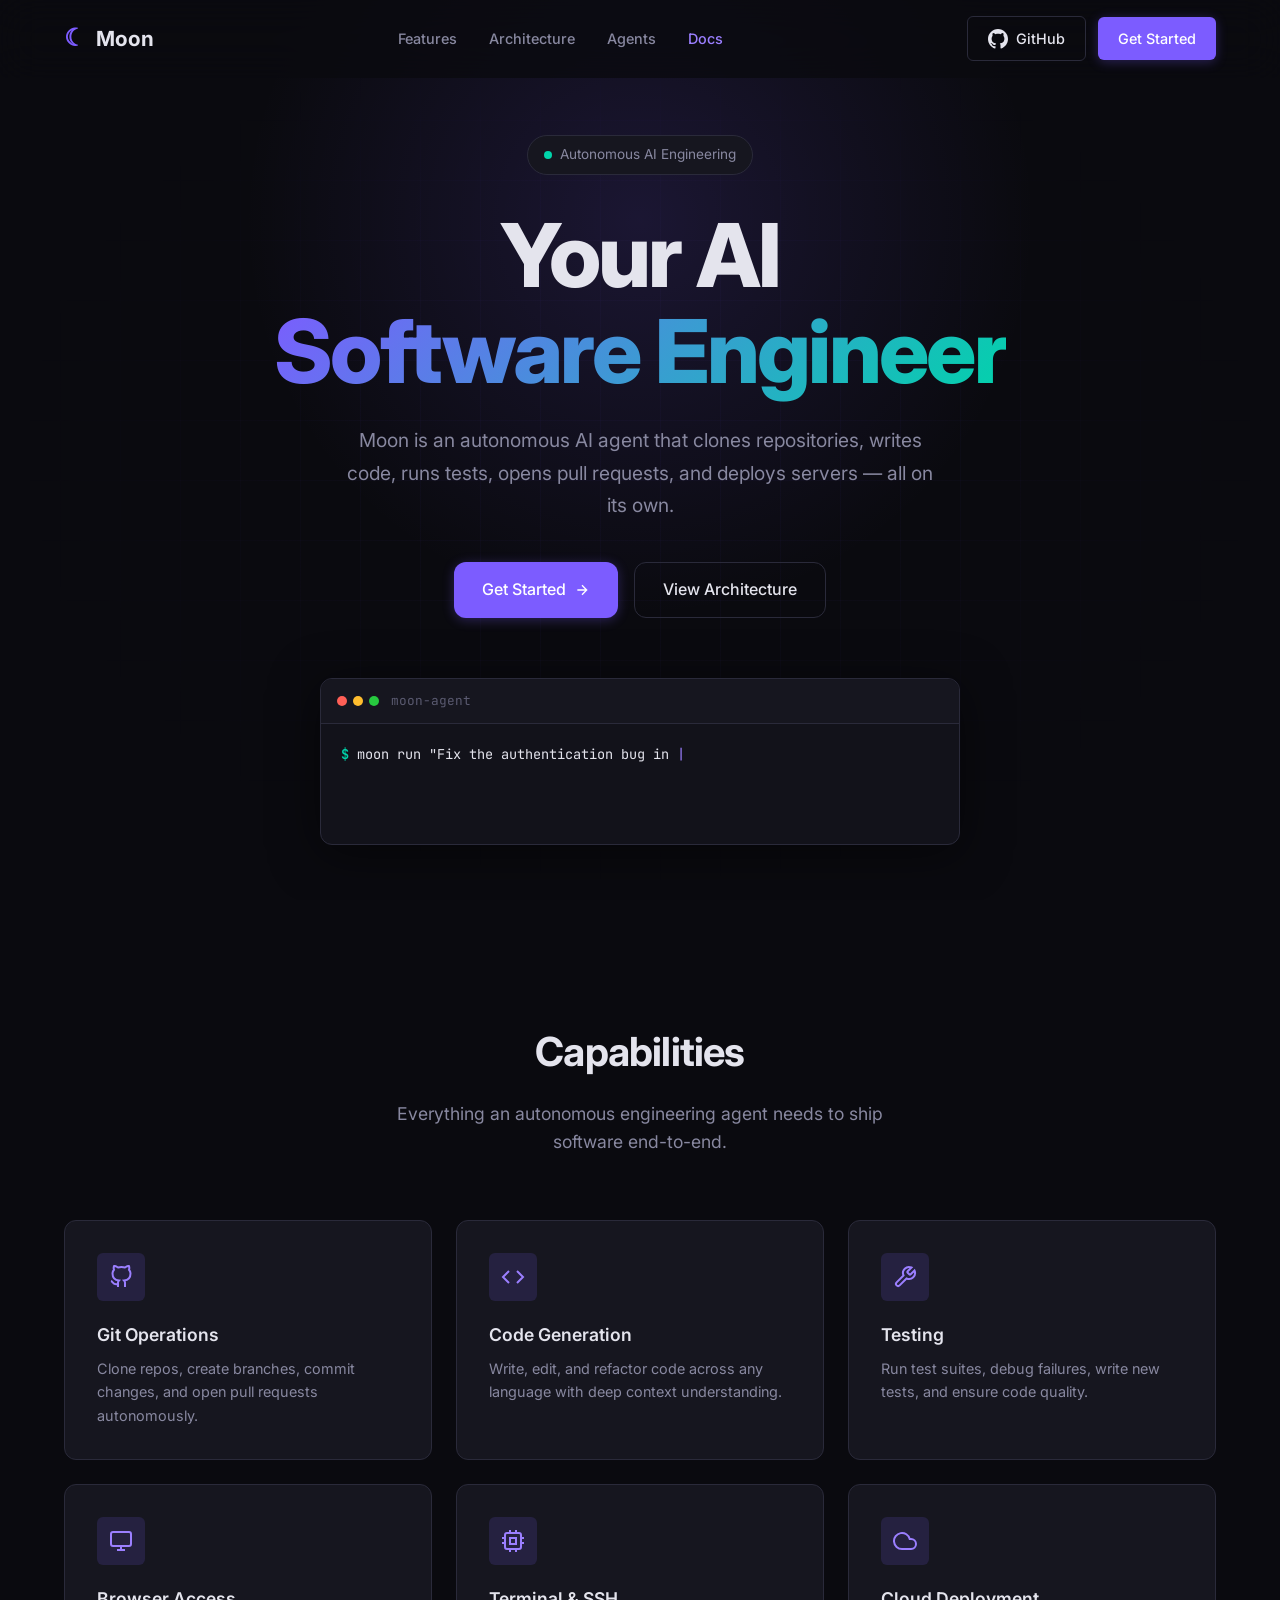
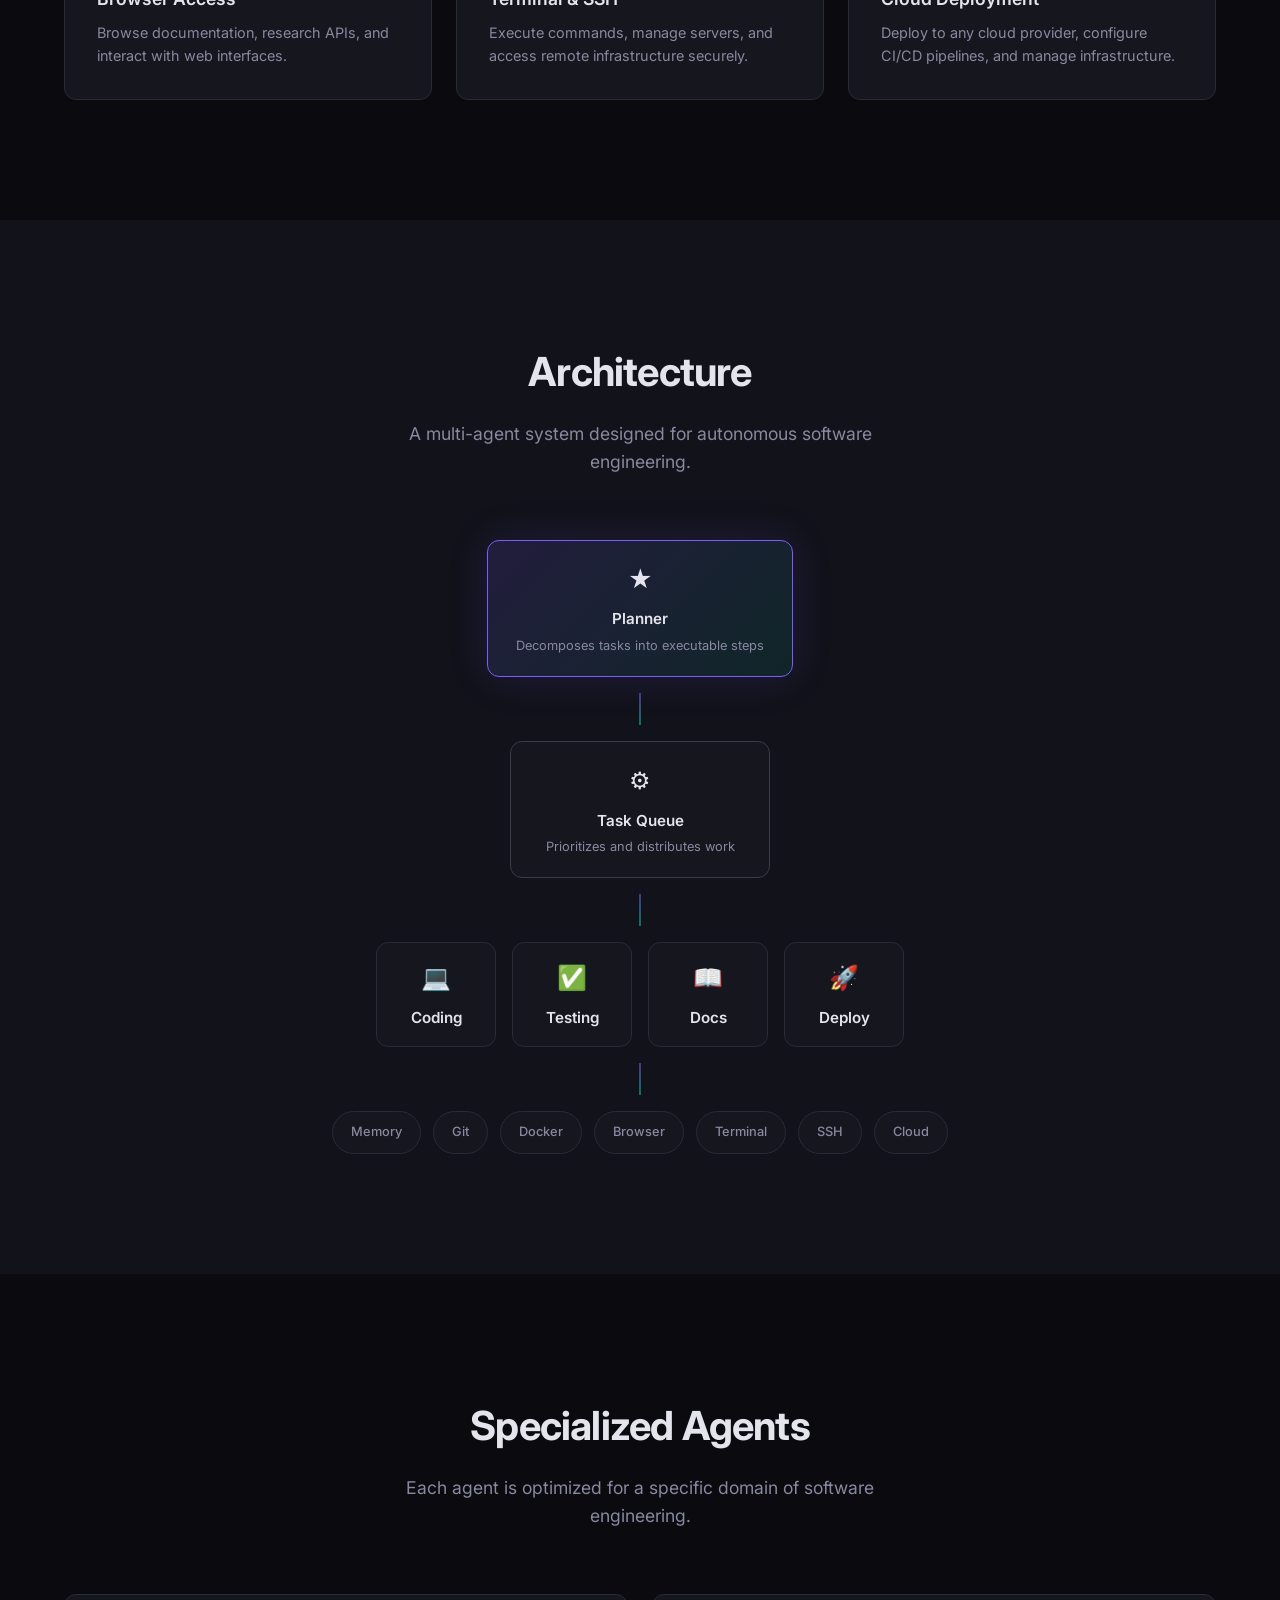
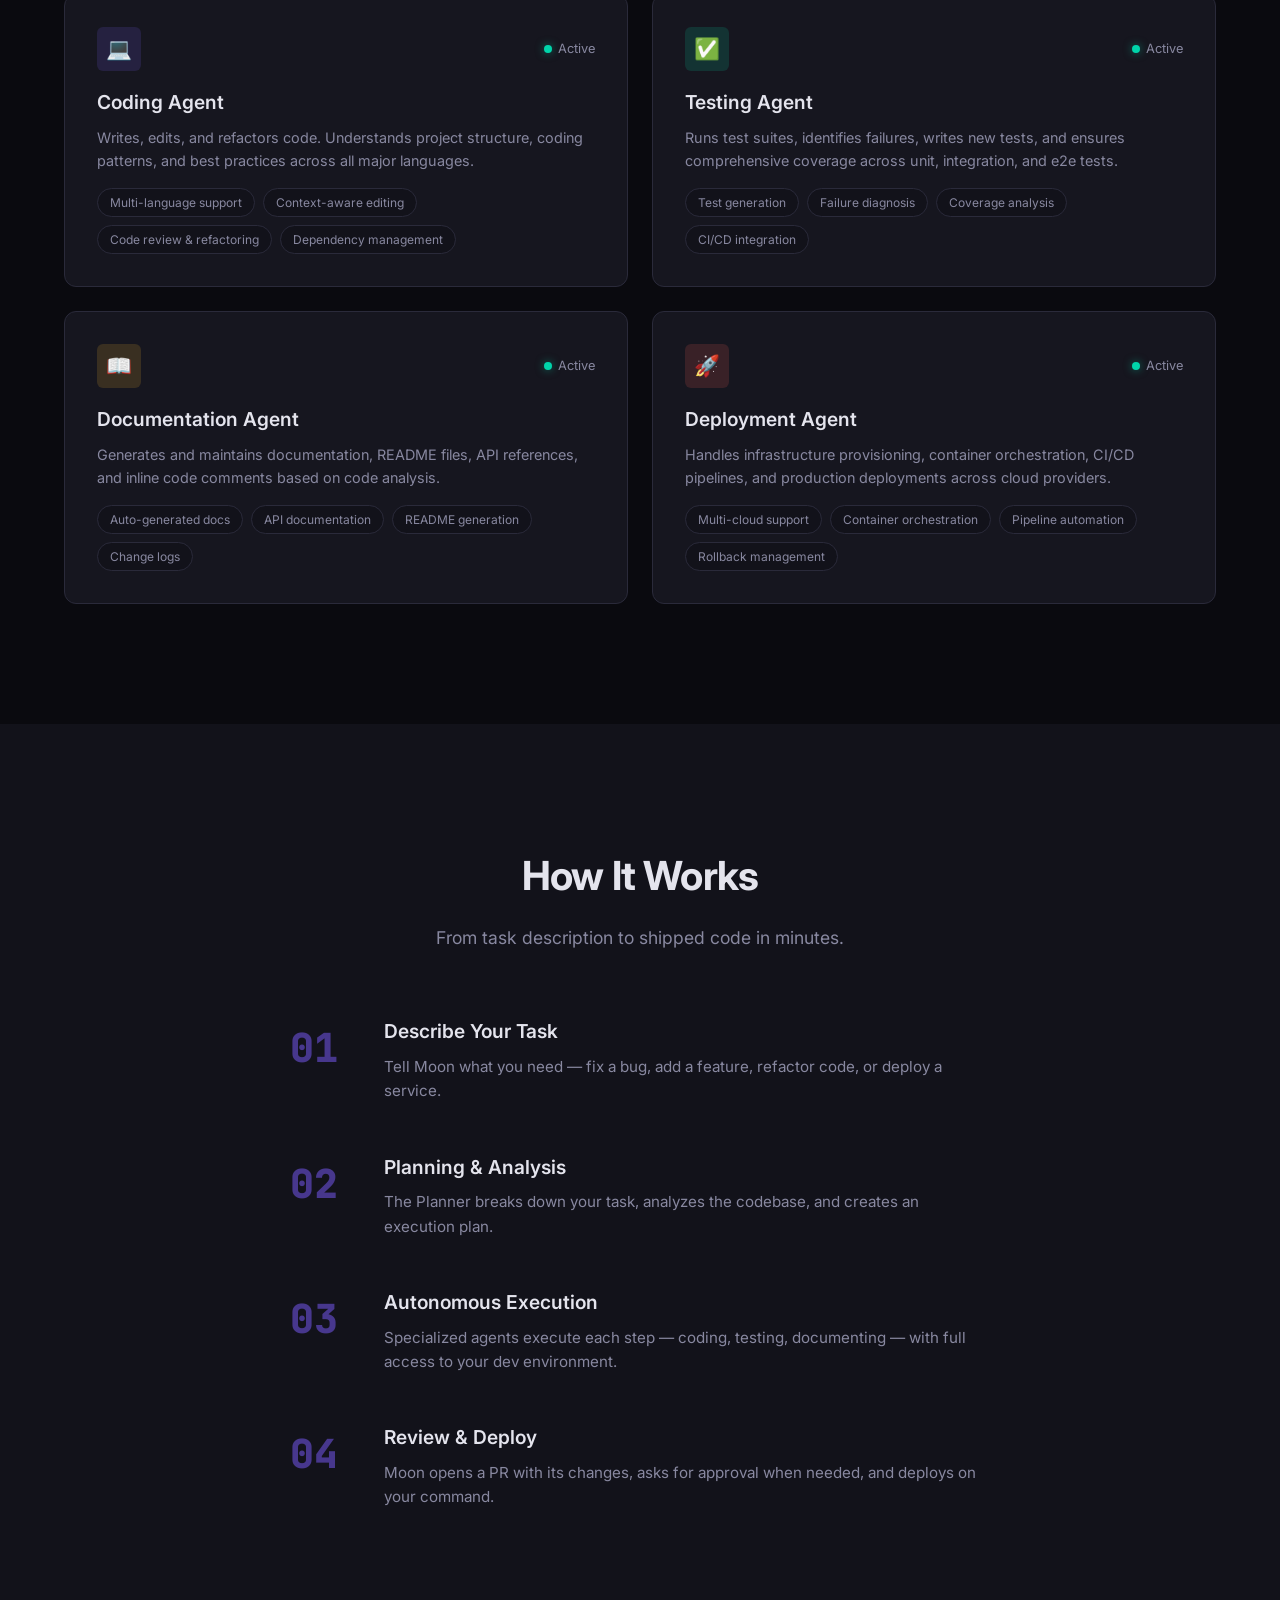
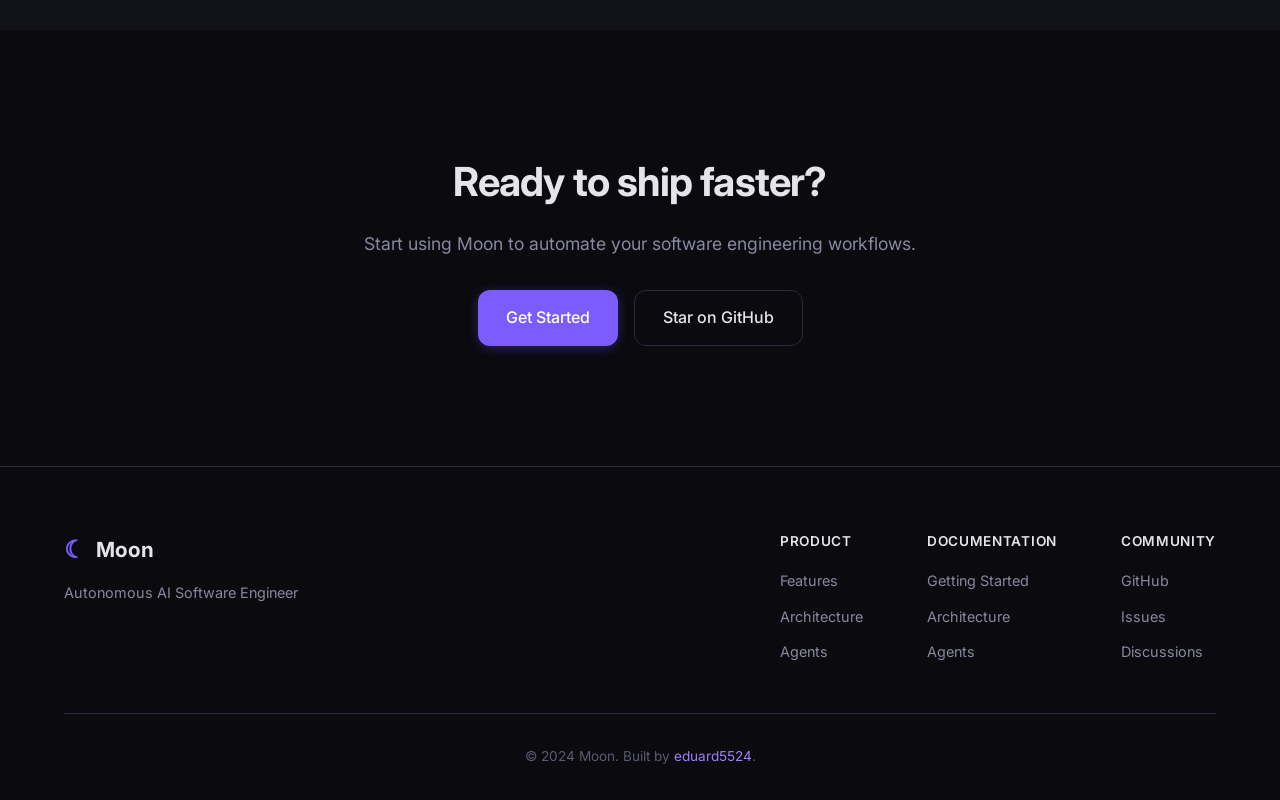
==== index.html @ 02383f9b "feat: add landing page and documentation site - Modern dark-themed landing page with hero, features," ====
<!DOCTYPE html>
<html lang="en">
<head>
    <meta charset="UTF-8">
    <meta name="viewport" content="width=device-width, initial-scale=1.0">
    <title>Moon - Autonomous AI Software Engineer</title>
    <link rel="stylesheet" href="css/style.css">
    <link rel="preconnect" href="https://fonts.googleapis.com">
    <link rel="preconnect" href="https://fonts.gstatic.com" crossorigin>
    <link href="https://fonts.googleapis.com/css2?family=Inter:wght@300;400;500;600;700;800;900&family=JetBrains+Mono:wght@400;500;600&display=swap" rel="stylesheet">
</head>
<body>
    <!-- Navigation -->
    <nav class="navbar">
        <div class="nav-container">
            <a href="/" class="nav-logo">
                <span class="logo-icon">&#9790;</span>
                <span class="logo-text">Moon</span>
            </a>
            <ul class="nav-links">
                <li><a href="#features">Features</a></li>
                <li><a href="#architecture">Architecture</a></li>
                <li><a href="#agents">Agents</a></li>
                <li><a href="docs/index.html" class="nav-docs-link">Docs</a></li>
            </ul>
            <div class="nav-actions">
                <a href="https://github.com/eduard5524/moon" class="btn btn-ghost" target="_blank">
                    <svg width="20" height="20" viewBox="0 0 24 24" fill="currentColor"><path d="M12 0c-6.626 0-12 5.373-12 12 0 5.302 3.438 9.8 8.207 11.387.599.111.793-.261.793-.577v-2.234c-3.338.726-4.033-1.416-4.033-1.416-.546-1.387-1.333-1.756-1.333-1.756-1.089-.745.083-.729.083-.729 1.205.084 1.839 1.237 1.839 1.237 1.07 1.834 2.807 1.304 3.492.997.107-.775.418-1.305.762-1.604-2.665-.305-5.467-1.334-5.467-5.931 0-1.311.469-2.381 1.236-3.221-.124-.303-.535-1.524.117-3.176 0 0 1.008-.322 3.301 1.23.957-.266 1.983-.399 3.003-.404 1.02.005 2.047.138 3.006.404 2.291-1.552 3.297-1.23 3.297-1.23.653 1.653.242 2.874.118 3.176.77.84 1.235 1.911 1.235 3.221 0 4.609-2.807 5.624-5.479 5.921.43.372.823 1.102.823 2.222v3.293c0 .319.192.694.801.576 4.765-1.589 8.199-6.086 8.199-11.386 0-6.627-5.373-12-12-12z"/></svg>
                    GitHub
                </a>
                <a href="docs/getting-started.html" class="btn btn-primary">Get Started</a>
            </div>
            <button class="mobile-menu-btn" aria-label="Toggle menu">
                <span></span><span></span><span></span>
            </button>
        </div>
    </nav>

    <!-- Hero Section -->
    <section class="hero">
        <div class="hero-bg">
            <div class="hero-glow"></div>
            <div class="hero-grid"></div>
        </div>
        <div class="container hero-content">
            <div class="hero-badge">
                <span class="badge-dot"></span>
                Autonomous AI Engineering
            </div>
            <h1 class="hero-title">
                Your AI<br>
                <span class="gradient-text">Software Engineer</span>
            </h1>
            <p class="hero-subtitle">
                Moon is an autonomous AI agent that clones repositories, writes code, 
                runs tests, opens pull requests, and deploys servers — all on its own.
            </p>
            <div class="hero-actions">
                <a href="docs/getting-started.html" class="btn btn-primary btn-lg">
                    Get Started
                    <svg width="16" height="16" viewBox="0 0 24 24" fill="none" stroke="currentColor" stroke-width="2"><path d="M5 12h14M12 5l7 7-7 7"/></svg>
                </a>
                <a href="#architecture" class="btn btn-ghost btn-lg">
                    View Architecture
                </a>
            </div>
            <div class="hero-terminal">
                <div class="terminal-header">
                    <div class="terminal-dots">
                        <span></span><span></span><span></span>
                    </div>
                    <span class="terminal-title">moon-agent</span>
                </div>
                <div class="terminal-body">
                    <div class="terminal-line">
                        <span class="terminal-prompt">$</span>
                        <span class="terminal-command" id="typed-text"></span>
                        <span class="terminal-cursor">|</span>
                    </div>
                    <div class="terminal-output" id="terminal-output"></div>
                </div>
            </div>
        </div>
    </section>

    <!-- Features Section -->
    <section id="features" class="features">
        <div class="container">
            <div class="section-header">
                <h2 class="section-title">Capabilities</h2>
                <p class="section-subtitle">Everything an autonomous engineering agent needs to ship software end-to-end.</p>
            </div>
            <div class="features-grid">
                <div class="feature-card">
                    <div class="feature-icon">
                        <svg width="24" height="24" viewBox="0 0 24 24" fill="none" stroke="currentColor" stroke-width="2"><path d="M9 19c-5 1.5-5-2.5-7-3m14 6v-3.87a3.37 3.37 0 0 0-.94-2.61c3.14-.35 6.44-1.54 6.44-7A5.44 5.44 0 0 0 20 4.77 5.07 5.07 0 0 0 19.91 1S18.73.65 16 2.48a13.38 13.38 0 0 0-7 0C6.27.65 5.09 1 5.09 1A5.07 5.07 0 0 0 5 4.77a5.44 5.44 0 0 0-1.5 3.78c0 5.42 3.3 6.61 6.44 7A3.37 3.37 0 0 0 9 18.13V22"/></svg>
                    </div>
                    <h3>Git Operations</h3>
                    <p>Clone repos, create branches, commit changes, and open pull requests autonomously.</p>
                </div>
                <div class="feature-card">
                    <div class="feature-icon">
                        <svg width="24" height="24" viewBox="0 0 24 24" fill="none" stroke="currentColor" stroke-width="2"><polyline points="16 18 22 12 16 6"/><polyline points="8 6 2 12 8 18"/></svg>
                    </div>
                    <h3>Code Generation</h3>
                    <p>Write, edit, and refactor code across any language with deep context understanding.</p>
                </div>
                <div class="feature-card">
                    <div class="feature-icon">
                        <svg width="24" height="24" viewBox="0 0 24 24" fill="none" stroke="currentColor" stroke-width="2"><path d="M14.7 6.3a1 1 0 0 0 0 1.4l1.6 1.6a1 1 0 0 0 1.4 0l3.77-3.77a6 6 0 0 1-7.94 7.94l-6.91 6.91a2.12 2.12 0 0 1-3-3l6.91-6.91a6 6 0 0 1 7.94-7.94l-3.76 3.76z"/></svg>
                    </div>
                    <h3>Testing</h3>
                    <p>Run test suites, debug failures, write new tests, and ensure code quality.</p>
                </div>
                <div class="feature-card">
                    <div class="feature-icon">
                        <svg width="24" height="24" viewBox="0 0 24 24" fill="none" stroke="currentColor" stroke-width="2"><rect x="2" y="3" width="20" height="14" rx="2" ry="2"/><line x1="8" y1="21" x2="16" y2="21"/><line x1="12" y1="17" x2="12" y2="21"/></svg>
                    </div>
                    <h3>Browser Access</h3>
                    <p>Browse documentation, research APIs, and interact with web interfaces.</p>
                </div>
                <div class="feature-card">
                    <div class="feature-icon">
                        <svg width="24" height="24" viewBox="0 0 24 24" fill="none" stroke="currentColor" stroke-width="2"><rect x="4" y="4" width="16" height="16" rx="2" ry="2"/><rect x="9" y="9" width="6" height="6"/><line x1="9" y1="1" x2="9" y2="4"/><line x1="15" y1="1" x2="15" y2="4"/><line x1="9" y1="20" x2="9" y2="23"/><line x1="15" y1="20" x2="15" y2="23"/><line x1="20" y1="9" x2="23" y2="9"/><line x1="20" y1="14" x2="23" y2="14"/><line x1="1" y1="9" x2="4" y2="9"/><line x1="1" y1="14" x2="4" y2="14"/></svg>
                    </div>
                    <h3>Terminal & SSH</h3>
                    <p>Execute commands, manage servers, and access remote infrastructure securely.</p>
                </div>
                <div class="feature-card">
                    <div class="feature-icon">
                        <svg width="24" height="24" viewBox="0 0 24 24" fill="none" stroke="currentColor" stroke-width="2"><path d="M18 10h-1.26A8 8 0 1 0 9 20h9a5 5 0 0 0 0-10z"/></svg>
                    </div>
                    <h3>Cloud Deployment</h3>
                    <p>Deploy to any cloud provider, configure CI/CD pipelines, and manage infrastructure.</p>
                </div>
            </div>
        </div>
    </section>

    <!-- Architecture Section -->
    <section id="architecture" class="architecture">
        <div class="container">
            <div class="section-header">
                <h2 class="section-title">Architecture</h2>
                <p class="section-subtitle">A multi-agent system designed for autonomous software engineering.</p>
            </div>
            <div class="arch-diagram">
                <div class="arch-layer arch-planner">
                    <div class="arch-node arch-node-primary">
                        <div class="arch-node-icon">&#9733;</div>
                        <div class="arch-node-label">Planner</div>
                        <div class="arch-node-desc">Decomposes tasks into executable steps</div>
                    </div>
                </div>
                <div class="arch-connector">
                    <div class="arch-line"></div>
                </div>
                <div class="arch-layer arch-queue">
                    <div class="arch-node arch-node-secondary">
                        <div class="arch-node-icon">&#9881;</div>
                        <div class="arch-node-label">Task Queue</div>
                        <div class="arch-node-desc">Prioritizes and distributes work</div>
                    </div>
                </div>
                <div class="arch-connector">
                    <div class="arch-line"></div>
                </div>
                <div class="arch-layer arch-agents">
                    <div class="arch-node arch-node-agent">
                        <div class="arch-node-icon">&#128187;</div>
                        <div class="arch-node-label">Coding</div>
                    </div>
                    <div class="arch-node arch-node-agent">
                        <div class="arch-node-icon">&#9989;</div>
                        <div class="arch-node-label">Testing</div>
                    </div>
                    <div class="arch-node arch-node-agent">
                        <div class="arch-node-icon">&#128214;</div>
                        <div class="arch-node-label">Docs</div>
                    </div>
                    <div class="arch-node arch-node-agent">
                        <div class="arch-node-icon">&#128640;</div>
                        <div class="arch-node-label">Deploy</div>
                    </div>
                </div>
                <div class="arch-connector">
                    <div class="arch-line"></div>
                </div>
                <div class="arch-layer arch-integrations">
                    <div class="arch-integration-item">
                        <span>Memory</span>
                    </div>
                    <div class="arch-integration-item">
                        <span>Git</span>
                    </div>
                    <div class="arch-integration-item">
                        <span>Docker</span>
                    </div>
                    <div class="arch-integration-item">
                        <span>Browser</span>
                    </div>
                    <div class="arch-integration-item">
                        <span>Terminal</span>
                    </div>
                    <div class="arch-integration-item">
                        <span>SSH</span>
                    </div>
                    <div class="arch-integration-item">
                        <span>Cloud</span>
                    </div>
                </div>
            </div>
        </div>
    </section>

    <!-- Agents Section -->
    <section id="agents" class="agents">
        <div class="container">
            <div class="section-header">
                <h2 class="section-title">Specialized Agents</h2>
                <p class="section-subtitle">Each agent is optimized for a specific domain of software engineering.</p>
            </div>
            <div class="agents-grid">
                <div class="agent-card">
                    <div class="agent-header">
                        <div class="agent-icon coding-icon">&#128187;</div>
                        <div class="agent-status">
                            <span class="status-dot active"></span>
                            Active
                        </div>
                    </div>
                    <h3>Coding Agent</h3>
                    <p>Writes, edits, and refactors code. Understands project structure, coding patterns, and best practices across all major languages.</p>
                    <ul class="agent-capabilities">
                        <li>Multi-language support</li>
                        <li>Context-aware editing</li>
                        <li>Code review &amp; refactoring</li>
                        <li>Dependency management</li>
                    </ul>
                </div>
                <div class="agent-card">
                    <div class="agent-header">
                        <div class="agent-icon testing-icon">&#9989;</div>
                        <div class="agent-status">
                            <span class="status-dot active"></span>
                            Active
                        </div>
                    </div>
                    <h3>Testing Agent</h3>
                    <p>Runs test suites, identifies failures, writes new tests, and ensures comprehensive coverage across unit, integration, and e2e tests.</p>
                    <ul class="agent-capabilities">
                        <li>Test generation</li>
                        <li>Failure diagnosis</li>
                        <li>Coverage analysis</li>
                        <li>CI/CD integration</li>
                    </ul>
                </div>
                <div class="agent-card">
                    <div class="agent-header">
                        <div class="agent-icon docs-icon">&#128214;</div>
                        <div class="agent-status">
                            <span class="status-dot active"></span>
                            Active
                        </div>
                    </div>
                    <h3>Documentation Agent</h3>
                    <p>Generates and maintains documentation, README files, API references, and inline code comments based on code analysis.</p>
                    <ul class="agent-capabilities">
                        <li>Auto-generated docs</li>
                        <li>API documentation</li>
                        <li>README generation</li>
                        <li>Change logs</li>
                    </ul>
                </div>
                <div class="agent-card">
                    <div class="agent-header">
                        <div class="agent-icon deploy-icon">&#128640;</div>
                        <div class="agent-status">
                            <span class="status-dot active"></span>
                            Active
                        </div>
                    </div>
                    <h3>Deployment Agent</h3>
                    <p>Handles infrastructure provisioning, container orchestration, CI/CD pipelines, and production deployments across cloud providers.</p>
                    <ul class="agent-capabilities">
                        <li>Multi-cloud support</li>
                        <li>Container orchestration</li>
                        <li>Pipeline automation</li>
                        <li>Rollback management</li>
                    </ul>
                </div>
            </div>
        </div>
    </section>

    <!-- How It Works Section -->
    <section id="how-it-works" class="how-it-works">
        <div class="container">
            <div class="section-header">
                <h2 class="section-title">How It Works</h2>
                <p class="section-subtitle">From task description to shipped code in minutes.</p>
            </div>
            <div class="steps">
                <div class="step">
                    <div class="step-number">01</div>
                    <div class="step-content">
                        <h3>Describe Your Task</h3>
                        <p>Tell Moon what you need — fix a bug, add a feature, refactor code, or deploy a service.</p>
                    </div>
                </div>
                <div class="step">
                    <div class="step-number">02</div>
                    <div class="step-content">
                        <h3>Planning & Analysis</h3>
                        <p>The Planner breaks down your task, analyzes the codebase, and creates an execution plan.</p>
                    </div>
                </div>
                <div class="step">
                    <div class="step-number">03</div>
                    <div class="step-content">
                        <h3>Autonomous Execution</h3>
                        <p>Specialized agents execute each step — coding, testing, documenting — with full access to your dev environment.</p>
                    </div>
                </div>
                <div class="step">
                    <div class="step-number">04</div>
                    <div class="step-content">
                        <h3>Review & Deploy</h3>
                        <p>Moon opens a PR with its changes, asks for approval when needed, and deploys on your command.</p>
                    </div>
                </div>
            </div>
        </div>
    </section>

    <!-- CTA Section -->
    <section class="cta">
        <div class="container">
            <div class="cta-content">
                <h2>Ready to ship faster?</h2>
                <p>Start using Moon to automate your software engineering workflows.</p>
                <div class="cta-actions">
                    <a href="docs/getting-started.html" class="btn btn-primary btn-lg">Get Started</a>
                    <a href="https://github.com/eduard5524/moon" class="btn btn-ghost btn-lg" target="_blank">Star on GitHub</a>
                </div>
            </div>
        </div>
    </section>

    <!-- Footer -->
    <footer class="footer">
        <div class="container">
            <div class="footer-content">
                <div class="footer-brand">
                    <a href="/" class="nav-logo">
                        <span class="logo-icon">&#9790;</span>
                        <span class="logo-text">Moon</span>
                    </a>
                    <p>Autonomous AI Software Engineer</p>
                </div>
                <div class="footer-links">
                    <div class="footer-col">
                        <h4>Product</h4>
                        <ul>
                            <li><a href="#features">Features</a></li>
                            <li><a href="#architecture">Architecture</a></li>
                            <li><a href="#agents">Agents</a></li>
                        </ul>
                    </div>
                    <div class="footer-col">
                        <h4>Documentation</h4>
                        <ul>
                            <li><a href="docs/getting-started.html">Getting Started</a></li>
                            <li><a href="docs/architecture.html">Architecture</a></li>
                            <li><a href="docs/agents.html">Agents</a></li>
                        </ul>
                    </div>
                    <div class="footer-col">
                        <h4>Community</h4>
                        <ul>
                            <li><a href="https://github.com/eduard5524/moon" target="_blank">GitHub</a></li>
                            <li><a href="https://github.com/eduard5524/moon/issues" target="_blank">Issues</a></li>
                            <li><a href="https://github.com/eduard5524/moon/discussions" target="_blank">Discussions</a></li>
                        </ul>
                    </div>
                </div>
            </div>
            <div class="footer-bottom">
                <p>&copy; 2024 Moon. Built by <a href="https://github.com/eduard5524" target="_blank">eduard5524</a>.</p>
            </div>
        </div>
    </footer>

    <script src="js/main.js"></script>
</body>
</html>
---- css/style.css ----
/* ===== CSS Variables ===== */
:root {
    --color-bg: #0a0a0f;
    --color-bg-elevated: #12121a;
    --color-bg-card: #16161f;
    --color-bg-card-hover: #1c1c28;
    --color-border: #2a2a3a;
    --color-border-light: #3a3a4a;
    --color-text: #e4e4ed;
    --color-text-muted: #8888a0;
    --color-text-dim: #5a5a70;
    --color-primary: #7c5cff;
    --color-primary-light: #9b7fff;
    --color-primary-dark: #5a3ad4;
    --color-primary-glow: rgba(124, 92, 255, 0.15);
    --color-accent: #00d4aa;
    --color-accent-glow: rgba(0, 212, 170, 0.15);
    --color-gradient-start: #7c5cff;
    --color-gradient-end: #00d4aa;
    --font-sans: 'Inter', -apple-system, BlinkMacSystemFont, sans-serif;
    --font-mono: 'JetBrains Mono', 'Fira Code', monospace;
    --radius-sm: 6px;
    --radius-md: 12px;
    --radius-lg: 20px;
    --radius-xl: 28px;
    --shadow-sm: 0 2px 8px rgba(0, 0, 0, 0.3);
    --shadow-md: 0 4px 24px rgba(0, 0, 0, 0.4);
    --shadow-lg: 0 8px 48px rgba(0, 0, 0, 0.5);
    --shadow-glow: 0 0 40px var(--color-primary-glow);
}

/* ===== Reset & Base ===== */
*, *::before, *::after {
    margin: 0;
    padding: 0;
    box-sizing: border-box;
}

html {
    scroll-behavior: smooth;
    font-size: 16px;
}

body {
    font-family: var(--font-sans);
    background: var(--color-bg);
    color: var(--color-text);
    line-height: 1.6;
    overflow-x: hidden;
    -webkit-font-smoothing: antialiased;
}

a {
    color: inherit;
    text-decoration: none;
}

ul {
    list-style: none;
}

img {
    max-width: 100%;
    height: auto;
}

/* ===== Container ===== */
.container {
    max-width: 1200px;
    margin: 0 auto;
    padding: 0 24px;
}

/* ===== Buttons ===== */
.btn {
    display: inline-flex;
    align-items: center;
    gap: 8px;
    padding: 10px 20px;
    border-radius: var(--radius-sm);
    font-weight: 500;
    font-size: 0.9rem;
    transition: all 0.2s ease;
    cursor: pointer;
    border: none;
    white-space: nowrap;
}

.btn-primary {
    background: var(--color-primary);
    color: white;
    box-shadow: 0 2px 12px rgba(124, 92, 255, 0.3);
}

.btn-primary:hover {
    background: var(--color-primary-light);
    box-shadow: 0 4px 20px rgba(124, 92, 255, 0.4);
    transform: translateY(-1px);
}

.btn-ghost {
    background: transparent;
    color: var(--color-text);
    border: 1px solid var(--color-border);
}

.btn-ghost:hover {
    border-color: var(--color-border-light);
    background: var(--color-bg-elevated);
}

.btn-lg {
    padding: 14px 28px;
    font-size: 1rem;
    border-radius: var(--radius-md);
}

/* ===== Navbar ===== */
.navbar {
    position: fixed;
    top: 0;
    left: 0;
    right: 0;
    z-index: 1000;
    padding: 16px 0;
    background: rgba(10, 10, 15, 0.8);
    backdrop-filter: blur(20px);
    border-bottom: 1px solid transparent;
    transition: border-color 0.3s ease;
}

.navbar.scrolled {
    border-bottom-color: var(--color-border);
}

.nav-container {
    max-width: 1200px;
    margin: 0 auto;
    padding: 0 24px;
    display: flex;
    align-items: center;
    justify-content: space-between;
}

.nav-logo {
    display: flex;
    align-items: center;
    gap: 10px;
    font-size: 1.3rem;
    font-weight: 700;
}

.logo-icon {
    font-size: 1.5rem;
    color: var(--color-primary);
}

.nav-links {
    display: flex;
    gap: 32px;
}

.nav-links a {
    color: var(--color-text-muted);
    font-size: 0.9rem;
    font-weight: 500;
    transition: color 0.2s;
}

.nav-links a:hover {
    color: var(--color-text);
}

.nav-docs-link {
    color: var(--color-primary-light) !important;
}

.nav-actions {
    display: flex;
    gap: 12px;
    align-items: center;
}

.mobile-menu-btn {
    display: none;
    flex-direction: column;
    gap: 5px;
    background: none;
    border: none;
    cursor: pointer;
    padding: 4px;
}

.mobile-menu-btn span {
    display: block;
    width: 24px;
    height: 2px;
    background: var(--color-text);
    border-radius: 2px;
    transition: all 0.3s ease;
}

/* ===== Hero ===== */
.hero {
    position: relative;
    min-height: 100vh;
    display: flex;
    align-items: center;
    padding-top: 80px;
    overflow: hidden;
}

.hero-bg {
    position: absolute;
    inset: 0;
    pointer-events: none;
}

.hero-glow {
    position: absolute;
    top: -20%;
    left: 50%;
    transform: translateX(-50%);
    width: 800px;
    height: 800px;
    background: radial-gradient(circle, var(--color-primary-glow) 0%, transparent 70%);
    border-radius: 50%;
    animation: pulse 8s ease-in-out infinite;
}

.hero-grid {
    position: absolute;
    inset: 0;
    background-image: 
        linear-gradient(rgba(124, 92, 255, 0.03) 1px, transparent 1px),
        linear-gradient(90deg, rgba(124, 92, 255, 0.03) 1px, transparent 1px);
    background-size: 60px 60px;
    mask-image: radial-gradient(ellipse at center, black 30%, transparent 70%);
}

.hero-content {
    position: relative;
    text-align: center;
    z-index: 1;
}

.hero-badge {
    display: inline-flex;
    align-items: center;
    gap: 8px;
    padding: 8px 16px;
    background: var(--color-bg-card);
    border: 1px solid var(--color-border);
    border-radius: 100px;
    font-size: 0.85rem;
    color: var(--color-text-muted);
    margin-bottom: 32px;
}

.badge-dot {
    width: 8px;
    height: 8px;
    background: var(--color-accent);
    border-radius: 50%;
    animation: blink 2s ease-in-out infinite;
}

.hero-title {
    font-size: clamp(3rem, 8vw, 5.5rem);
    font-weight: 800;
    line-height: 1.1;
    letter-spacing: -0.03em;
    margin-bottom: 24px;
}

.gradient-text {
    background: linear-gradient(135deg, var(--color-gradient-start), var(--color-gradient-end));
    -webkit-background-clip: text;
    -webkit-text-fill-color: transparent;
    background-clip: text;
}

.hero-subtitle {
    font-size: 1.2rem;
    color: var(--color-text-muted);
    max-width: 600px;
    margin: 0 auto 40px;
    line-height: 1.7;
}

.hero-actions {
    display: flex;
    gap: 16px;
    justify-content: center;
    margin-bottom: 60px;
}

/* Terminal */
.hero-terminal {
    max-width: 640px;
    margin: 0 auto;
    background: var(--color-bg-elevated);
    border: 1px solid var(--color-border);
    border-radius: var(--radius-md);
    overflow: hidden;
    box-shadow: var(--shadow-lg);
    text-align: left;
}

.terminal-header {
    display: flex;
    align-items: center;
    gap: 12px;
    padding: 12px 16px;
    background: var(--color-bg-card);
    border-bottom: 1px solid var(--color-border);
}

.terminal-dots {
    display: flex;
    gap: 6px;
}

.terminal-dots span {
    width: 10px;
    height: 10px;
    border-radius: 50%;
}

.terminal-dots span:nth-child(1) { background: #ff5f56; }
.terminal-dots span:nth-child(2) { background: #ffbd2e; }
.terminal-dots span:nth-child(3) { background: #27c93f; }

.terminal-title {
    font-family: var(--font-mono);
    font-size: 0.8rem;
    color: var(--color-text-dim);
}

.terminal-body {
    padding: 20px;
    font-family: var(--font-mono);
    font-size: 0.85rem;
    min-height: 120px;
}

.terminal-line {
    display: flex;
    align-items: center;
    gap: 8px;
}

.terminal-prompt {
    color: var(--color-accent);
    font-weight: 600;
}

.terminal-command {
    color: var(--color-text);
}

.terminal-cursor {
    animation: blink 1s step-end infinite;
    color: var(--color-primary-light);
}

.terminal-output {
    margin-top: 12px;
    color: var(--color-text-muted);
    line-height: 1.8;
}

.terminal-output .line {
    opacity: 0;
    animation: fadeIn 0.3s forwards;
}

.terminal-output .success {
    color: var(--color-accent);
}

.terminal-output .info {
    color: var(--color-primary-light);
}

/* ===== Features ===== */
.features {
    padding: 120px 0;
}

.section-header {
    text-align: center;
    margin-bottom: 64px;
}

.section-title {
    font-size: 2.5rem;
    font-weight: 700;
    margin-bottom: 16px;
    letter-spacing: -0.02em;
}

.section-subtitle {
    font-size: 1.1rem;
    color: var(--color-text-muted);
    max-width: 500px;
    margin: 0 auto;
}

.features-grid {
    display: grid;
    grid-template-columns: repeat(3, 1fr);
    gap: 24px;
}

.feature-card {
    padding: 32px;
    background: var(--color-bg-card);
    border: 1px solid var(--color-border);
    border-radius: var(--radius-md);
    transition: all 0.3s ease;
}

.feature-card:hover {
    background: var(--color-bg-card-hover);
    border-color: var(--color-border-light);
    transform: translateY(-4px);
    box-shadow: var(--shadow-md);
}

.feature-icon {
    width: 48px;
    height: 48px;
    display: flex;
    align-items: center;
    justify-content: center;
    background: var(--color-primary-glow);
    border-radius: var(--radius-sm);
    margin-bottom: 20px;
    color: var(--color-primary-light);
}

.feature-card h3 {
    font-size: 1.1rem;
    font-weight: 600;
    margin-bottom: 8px;
}

.feature-card p {
    font-size: 0.9rem;
    color: var(--color-text-muted);
    line-height: 1.6;
}

/* ===== Architecture ===== */
.architecture {
    padding: 120px 0;
    background: var(--color-bg-elevated);
}

.arch-diagram {
    max-width: 800px;
    margin: 0 auto;
    display: flex;
    flex-direction: column;
    align-items: center;
    gap: 0;
}

.arch-layer {
    display: flex;
    justify-content: center;
    gap: 16px;
    width: 100%;
    flex-wrap: wrap;
}

.arch-connector {
    display: flex;
    justify-content: center;
    padding: 16px 0;
}

.arch-line {
    width: 2px;
    height: 32px;
    background: linear-gradient(to bottom, var(--color-primary), var(--color-accent));
    opacity: 0.5;
}

.arch-node {
    padding: 20px 28px;
    border-radius: var(--radius-md);
    text-align: center;
    transition: all 0.3s ease;
}

.arch-node:hover {
    transform: translateY(-2px);
}

.arch-node-primary {
    background: linear-gradient(135deg, rgba(124, 92, 255, 0.15), rgba(0, 212, 170, 0.1));
    border: 1px solid var(--color-primary);
    box-shadow: var(--shadow-glow);
    min-width: 280px;
}

.arch-node-secondary {
    background: var(--color-bg-card);
    border: 1px solid var(--color-border-light);
    min-width: 260px;
}

.arch-node-agent {
    background: var(--color-bg-card);
    border: 1px solid var(--color-border);
    min-width: 120px;
    padding: 16px 24px;
}

.arch-node-icon {
    font-size: 1.5rem;
    margin-bottom: 8px;
}

.arch-node-label {
    font-weight: 600;
    font-size: 0.95rem;
}

.arch-node-desc {
    font-size: 0.8rem;
    color: var(--color-text-muted);
    margin-top: 4px;
}

.arch-integrations {
    display: flex;
    gap: 12px;
    flex-wrap: wrap;
    justify-content: center;
}

.arch-integration-item {
    padding: 10px 18px;
    background: var(--color-bg-card);
    border: 1px solid var(--color-border);
    border-radius: 100px;
    font-size: 0.8rem;
    font-weight: 500;
    color: var(--color-text-muted);
    transition: all 0.2s ease;
}

.arch-integration-item:hover {
    border-color: var(--color-primary);
    color: var(--color-text);
}

/* ===== Agents ===== */
.agents {
    padding: 120px 0;
}

.agents-grid {
    display: grid;
    grid-template-columns: repeat(2, 1fr);
    gap: 24px;
}

.agent-card {
    padding: 32px;
    background: var(--color-bg-card);
    border: 1px solid var(--color-border);
    border-radius: var(--radius-md);
    transition: all 0.3s ease;
}

.agent-card:hover {
    border-color: var(--color-border-light);
    box-shadow: var(--shadow-md);
}

.agent-header {
    display: flex;
    align-items: center;
    justify-content: space-between;
    margin-bottom: 16px;
}

.agent-icon {
    width: 44px;
    height: 44px;
    display: flex;
    align-items: center;
    justify-content: center;
    border-radius: var(--radius-sm);
    font-size: 1.3rem;
}

.coding-icon { background: rgba(124, 92, 255, 0.15); }
.testing-icon { background: rgba(0, 212, 170, 0.15); }
.docs-icon { background: rgba(255, 189, 46, 0.15); }
.deploy-icon { background: rgba(255, 95, 86, 0.15); }

.agent-status {
    display: flex;
    align-items: center;
    gap: 6px;
    font-size: 0.8rem;
    color: var(--color-text-muted);
}

.status-dot {
    width: 8px;
    height: 8px;
    border-radius: 50%;
}

.status-dot.active {
    background: var(--color-accent);
    box-shadow: 0 0 8px rgba(0, 212, 170, 0.5);
}

.agent-card h3 {
    font-size: 1.2rem;
    font-weight: 600;
    margin-bottom: 8px;
}

.agent-card p {
    font-size: 0.9rem;
    color: var(--color-text-muted);
    margin-bottom: 16px;
    line-height: 1.6;
}

.agent-capabilities {
    display: flex;
    flex-wrap: wrap;
    gap: 8px;
}

.agent-capabilities li {
    padding: 4px 12px;
    background: var(--color-bg-elevated);
    border: 1px solid var(--color-border);
    border-radius: 100px;
    font-size: 0.75rem;
    color: var(--color-text-muted);
}

/* ===== How It Works ===== */
.how-it-works {
    padding: 120px 0;
    background: var(--color-bg-elevated);
}

.steps {
    max-width: 700px;
    margin: 0 auto;
    display: flex;
    flex-direction: column;
    gap: 48px;
}

.step {
    display: flex;
    gap: 24px;
    align-items: flex-start;
}

.step-number {
    font-size: 2.5rem;
    font-weight: 800;
    color: var(--color-primary);
    opacity: 0.5;
    min-width: 70px;
    font-family: var(--font-mono);
}

.step-content h3 {
    font-size: 1.2rem;
    font-weight: 600;
    margin-bottom: 8px;
}

.step-content p {
    font-size: 0.95rem;
    color: var(--color-text-muted);
    line-height: 1.6;
}

/* ===== CTA ===== */
.cta {
    padding: 120px 0;
}

.cta-content {
    text-align: center;
    max-width: 600px;
    margin: 0 auto;
}

.cta-content h2 {
    font-size: 2.5rem;
    font-weight: 700;
    margin-bottom: 16px;
    letter-spacing: -0.02em;
}

.cta-content p {
    font-size: 1.1rem;
    color: var(--color-text-muted);
    margin-bottom: 32px;
}

.cta-actions {
    display: flex;
    gap: 16px;
    justify-content: center;
}

/* ===== Footer ===== */
.footer {
    padding: 64px 0 32px;
    border-top: 1px solid var(--color-border);
}

.footer-content {
    display: flex;
    justify-content: space-between;
    gap: 48px;
    margin-bottom: 48px;
}

.footer-brand p {
    color: var(--color-text-muted);
    font-size: 0.9rem;
    margin-top: 12px;
}

.footer-links {
    display: flex;
    gap: 64px;
}

.footer-col h4 {
    font-size: 0.85rem;
    font-weight: 600;
    margin-bottom: 16px;
    text-transform: uppercase;
    letter-spacing: 0.05em;
    color: var(--color-text);
}

.footer-col ul {
    display: flex;
    flex-direction: column;
    gap: 10px;
}

.footer-col a {
    font-size: 0.9rem;
    color: var(--color-text-muted);
    transition: color 0.2s;
}

.footer-col a:hover {
    color: var(--color-text);
}

.footer-bottom {
    padding-top: 32px;
    border-top: 1px solid var(--color-border);
    text-align: center;
}

.footer-bottom p {
    font-size: 0.85rem;
    color: var(--color-text-dim);
}

.footer-bottom a {
    color: var(--color-primary-light);
}

/* ===== Animations ===== */
@keyframes pulse {
    0%, 100% { opacity: 0.5; transform: translateX(-50%) scale(1); }
    50% { opacity: 0.8; transform: translateX(-50%) scale(1.05); }
}

@keyframes blink {
    0%, 100% { opacity: 1; }
    50% { opacity: 0; }
}

@keyframes fadeIn {
    from { opacity: 0; transform: translateY(4px); }
    to { opacity: 1; transform: translateY(0); }
}

/* ===== Responsive ===== */
@media (max-width: 1024px) {
    .features-grid {
        grid-template-columns: repeat(2, 1fr);
    }
}

@media (max-width: 768px) {
    .nav-links,
    .nav-actions {
        display: none;
    }

    .mobile-menu-btn {
        display: flex;
    }

    .hero-title {
        font-size: 2.5rem;
    }

    .hero-subtitle {
        font-size: 1rem;
    }

    .hero-actions {
        flex-direction: column;
        align-items: center;
    }

    .features-grid {
        grid-template-columns: 1fr;
    }

    .agents-grid {
        grid-template-columns: 1fr;
    }

    .section-title {
        font-size: 2rem;
    }

    .footer-content {
        flex-direction: column;
    }

    .footer-links {
        flex-wrap: wrap;
        gap: 32px;
    }

    .cta-actions {
        flex-direction: column;
        align-items: center;
    }

    .step {
        flex-direction: column;
        gap: 12px;
    }

    .arch-node-agent {
        min-width: 100px;
        padding: 12px 16px;
    }
}

@media (max-width: 480px) {
    .hero-terminal {
        margin: 0 -12px;
        border-radius: var(--radius-sm);
    }

    .container {
        padding: 0 16px;
    }
}

/* ===== Documentation Styles ===== */
.docs-layout {
    display: flex;
    min-height: 100vh;
    padding-top: 72px;
}

.docs-sidebar {
    width: 260px;
    position: fixed;
    top: 72px;
    left: 0;
    bottom: 0;
    padding: 32px 24px;
    border-right: 1px solid var(--color-border);
    overflow-y: auto;
    background: var(--color-bg);
}

.docs-sidebar h4 {
    font-size: 0.75rem;
    font-weight: 600;
    text-transform: uppercase;
    letter-spacing: 0.08em;
    color: var(--color-text-dim);
    margin-bottom: 12px;
    margin-top: 24px;
}

.docs-sidebar h4:first-child {
    margin-top: 0;
}

.docs-sidebar ul {
    display: flex;
    flex-direction: column;
    gap: 4px;
}

.docs-sidebar a {
    display: block;
    padding: 8px 12px;
    font-size: 0.88rem;
    color: var(--color-text-muted);
    border-radius: var(--radius-sm);
    transition: all 0.2s;
}

.docs-sidebar a:hover {
    color: var(--color-text);
    background: var(--color-bg-card);
}

.docs-sidebar a.active {
    color: var(--color-primary-light);
    background: var(--color-primary-glow);
}

.docs-content {
    flex: 1;
    margin-left: 260px;
    padding: 48px 64px;
    max-width: 900px;
}

.docs-content h1 {
    font-size: 2.2rem;
    font-weight: 700;
    margin-bottom: 16px;
    letter-spacing: -0.02em;
}

.docs-content h2 {
    font-size: 1.5rem;
    font-weight: 600;
    margin-top: 48px;
    margin-bottom: 16px;
    padding-top: 24px;
    border-top: 1px solid var(--color-border);
}

.docs-content h3 {
    font-size: 1.2rem;
    font-weight: 600;
    margin-top: 32px;
    margin-bottom: 12px;
}

.docs-content p {
    font-size: 0.95rem;
    color: var(--color-text-muted);
    margin-bottom: 16px;
    line-height: 1.8;
}

.docs-content ul, .docs-content ol {
    margin-bottom: 16px;
    padding-left: 24px;
}

.docs-content li {
    font-size: 0.95rem;
    color: var(--color-text-muted);
    margin-bottom: 8px;
    line-height: 1.7;
    list-style: disc;
}

.docs-content ol li {
    list-style: decimal;
}

.docs-content code {
    font-family: var(--font-mono);
    font-size: 0.85rem;
    background: var(--color-bg-card);
    border: 1px solid var(--color-border);
    padding: 2px 6px;
    border-radius: 4px;
    color: var(--color-primary-light);
}

.docs-content pre {
    background: var(--color-bg-card);
    border: 1px solid var(--color-border);
    border-radius: var(--radius-sm);
    padding: 20px;
    overflow-x: auto;
    margin-bottom: 24px;
}

.docs-content pre code {
    background: none;
    border: none;
    padding: 0;
    font-size: 0.85rem;
    color: var(--color-text);
    line-height: 1.7;
}

.docs-content blockquote {
    border-left: 3px solid var(--color-primary);
    padding: 12px 20px;
    margin-bottom: 16px;
    background: var(--color-primary-glow);
    border-radius: 0 var(--radius-sm) var(--radius-sm) 0;
}

.docs-content blockquote p {
    color: var(--color-text);
    margin-bottom: 0;
}

.docs-content table {
    width: 100%;
    border-collapse: collapse;
    margin-bottom: 24px;
    font-size: 0.9rem;
}

.docs-content th, .docs-content td {
    padding: 12px 16px;
    text-align: left;
    border-bottom: 1px solid var(--color-border);
}

.docs-content th {
    font-weight: 600;
    color: var(--color-text);
    background: var(--color-bg-card);
}

.docs-content td {
    color: var(--color-text-muted);
}

@media (max-width: 768px) {
    .docs-sidebar {
        display: none;
    }

    .docs-content {
        margin-left: 0;
        padding: 32px 24px;
    }
}
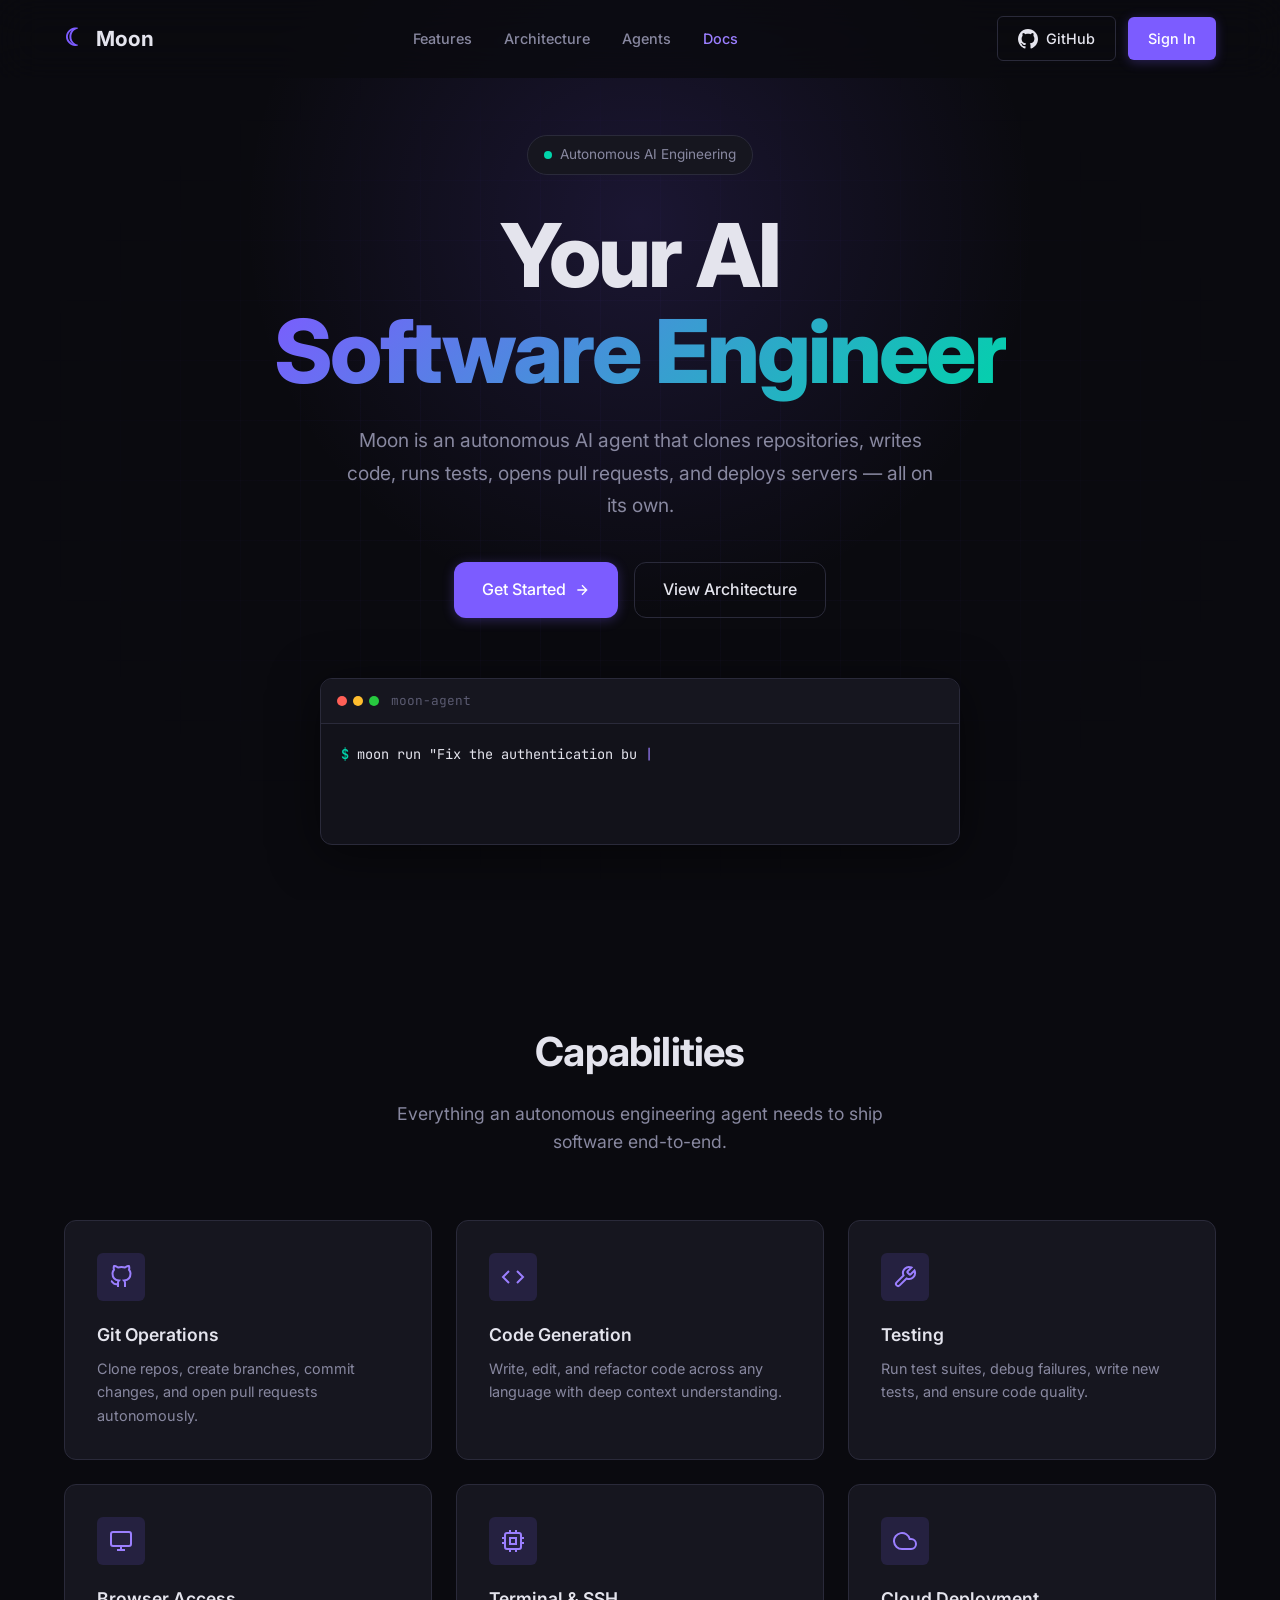
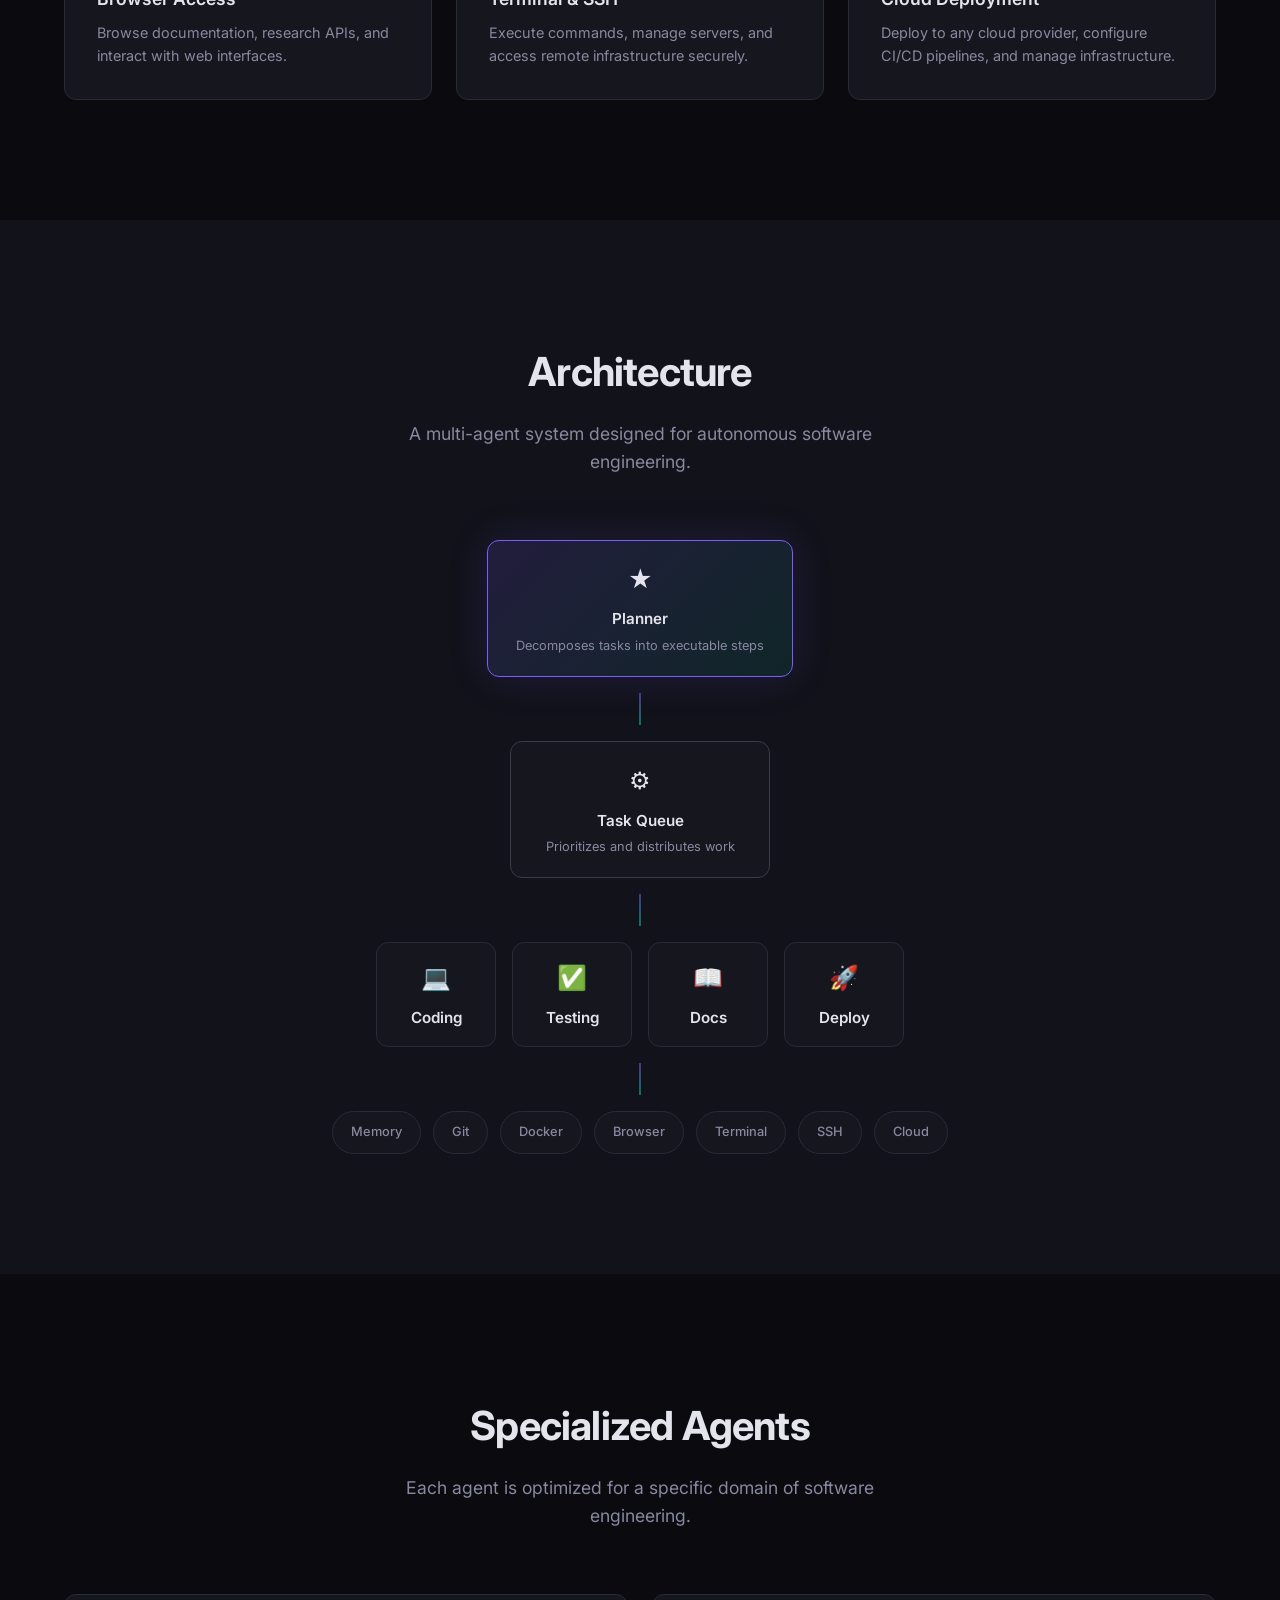
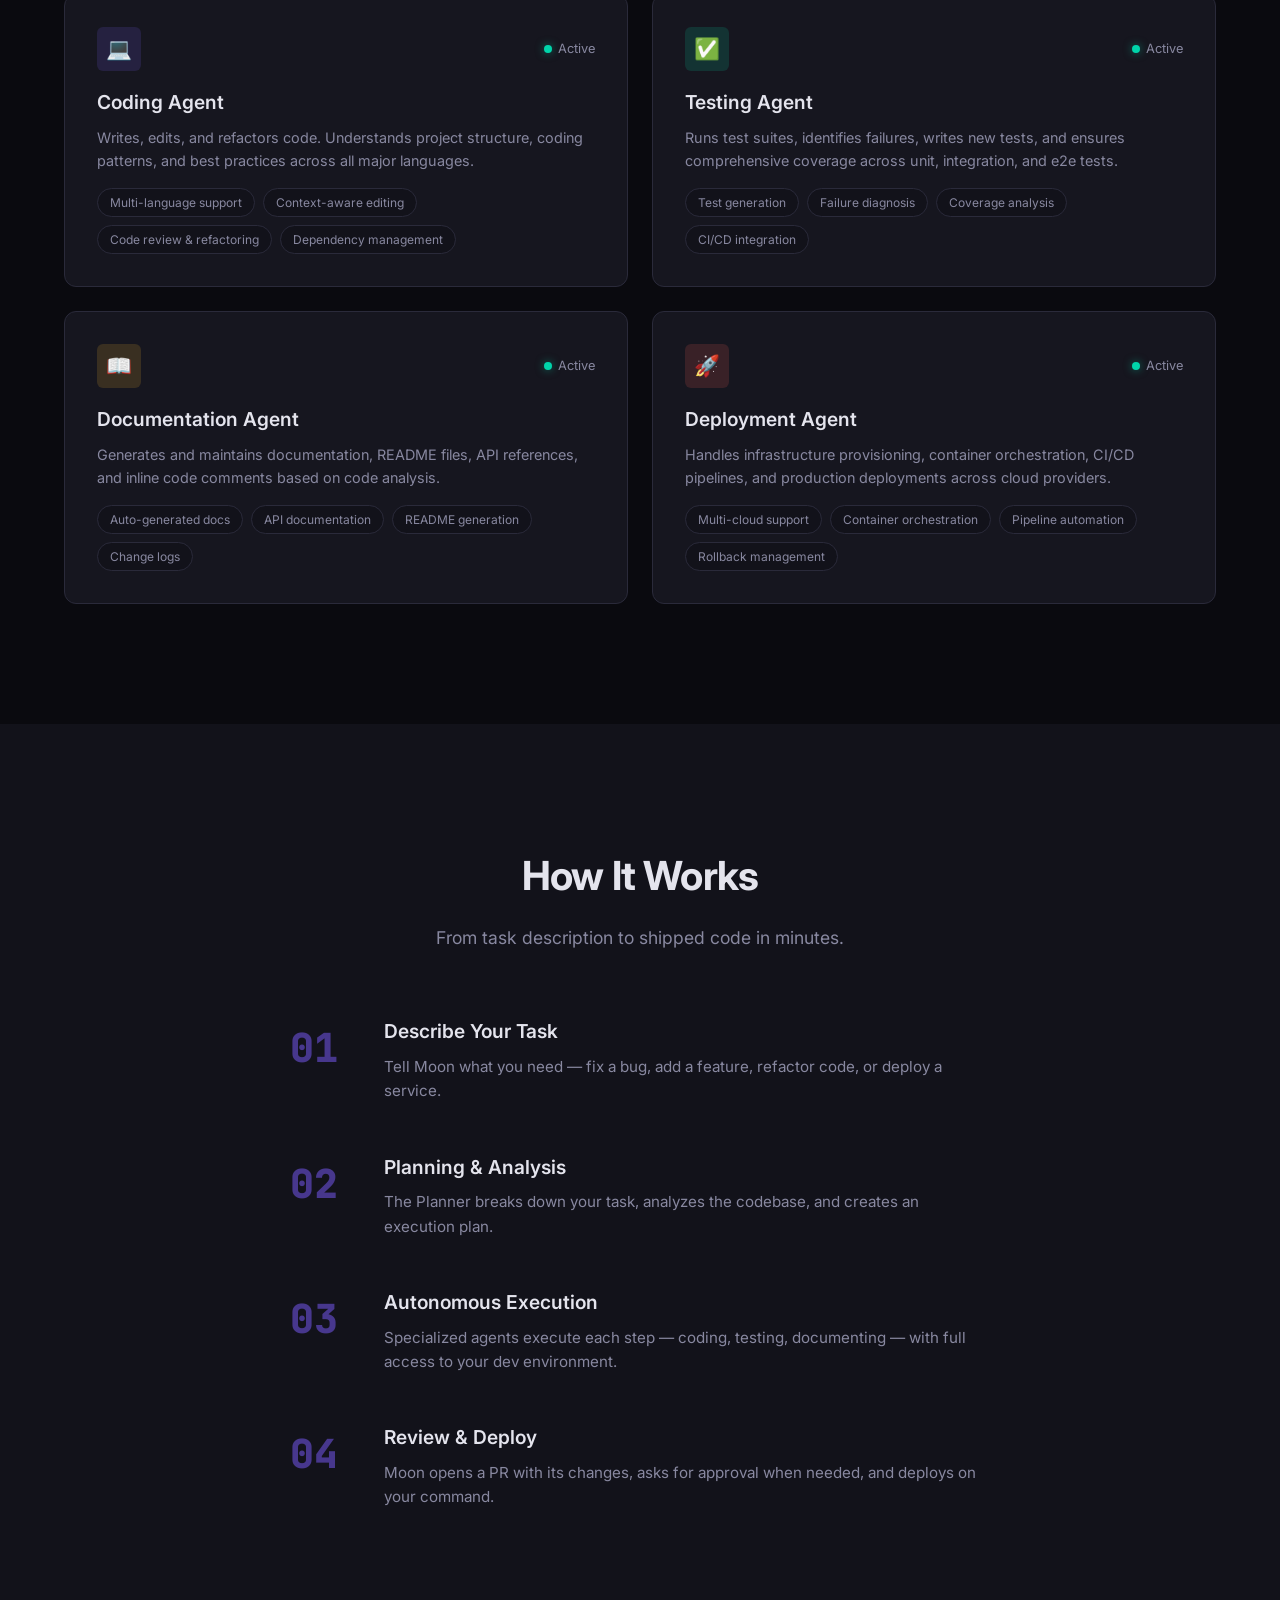
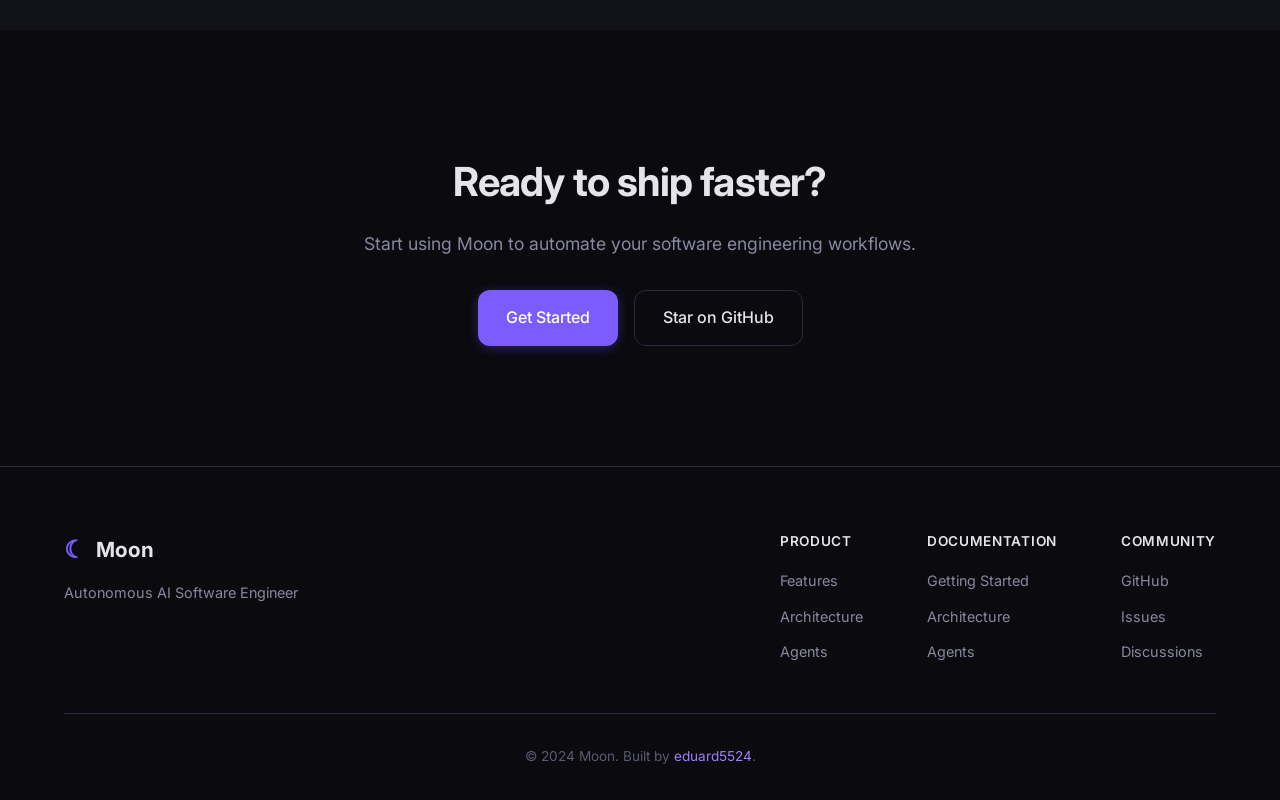
==== commit 166ec45f: "feat: add authentication and AI chat interface - FastAPI backend with JWT authentication (register/l" ====
--- a/index.html
+++ b/index.html
@@ -28,7 +28,7 @@
                     <svg width="20" height="20" viewBox="0 0 24 24" fill="currentColor"><path d="M12 0c-6.626 0-12 5.373-12 12 0 5.302 3.438 9.8 8.207 11.387.599.111.793-.261.793-.577v-2.234c-3.338.726-4.033-1.416-4.033-1.416-.546-1.387-1.333-1.756-1.333-1.756-1.089-.745.083-.729.083-.729 1.205.084 1.839 1.237 1.839 1.237 1.07 1.834 2.807 1.304 3.492.997.107-.775.418-1.305.762-1.604-2.665-.305-5.467-1.334-5.467-5.931 0-1.311.469-2.381 1.236-3.221-.124-.303-.535-1.524.117-3.176 0 0 1.008-.322 3.301 1.23.957-.266 1.983-.399 3.003-.404 1.02.005 2.047.138 3.006.404 2.291-1.552 3.297-1.23 3.297-1.23.653 1.653.242 2.874.118 3.176.77.84 1.235 1.911 1.235 3.221 0 4.609-2.807 5.624-5.479 5.921.43.372.823 1.102.823 2.222v3.293c0 .319.192.694.801.576 4.765-1.589 8.199-6.086 8.199-11.386 0-6.627-5.373-12-12-12z"/></svg>
                     GitHub
                 </a>
-                <a href="docs/getting-started.html" class="btn btn-primary">Get Started</a>
+                <a href="auth.html" class="btn btn-primary">Sign In</a>
             </div>
             <button class="mobile-menu-btn" aria-label="Toggle menu">
                 <span></span><span></span><span></span>
